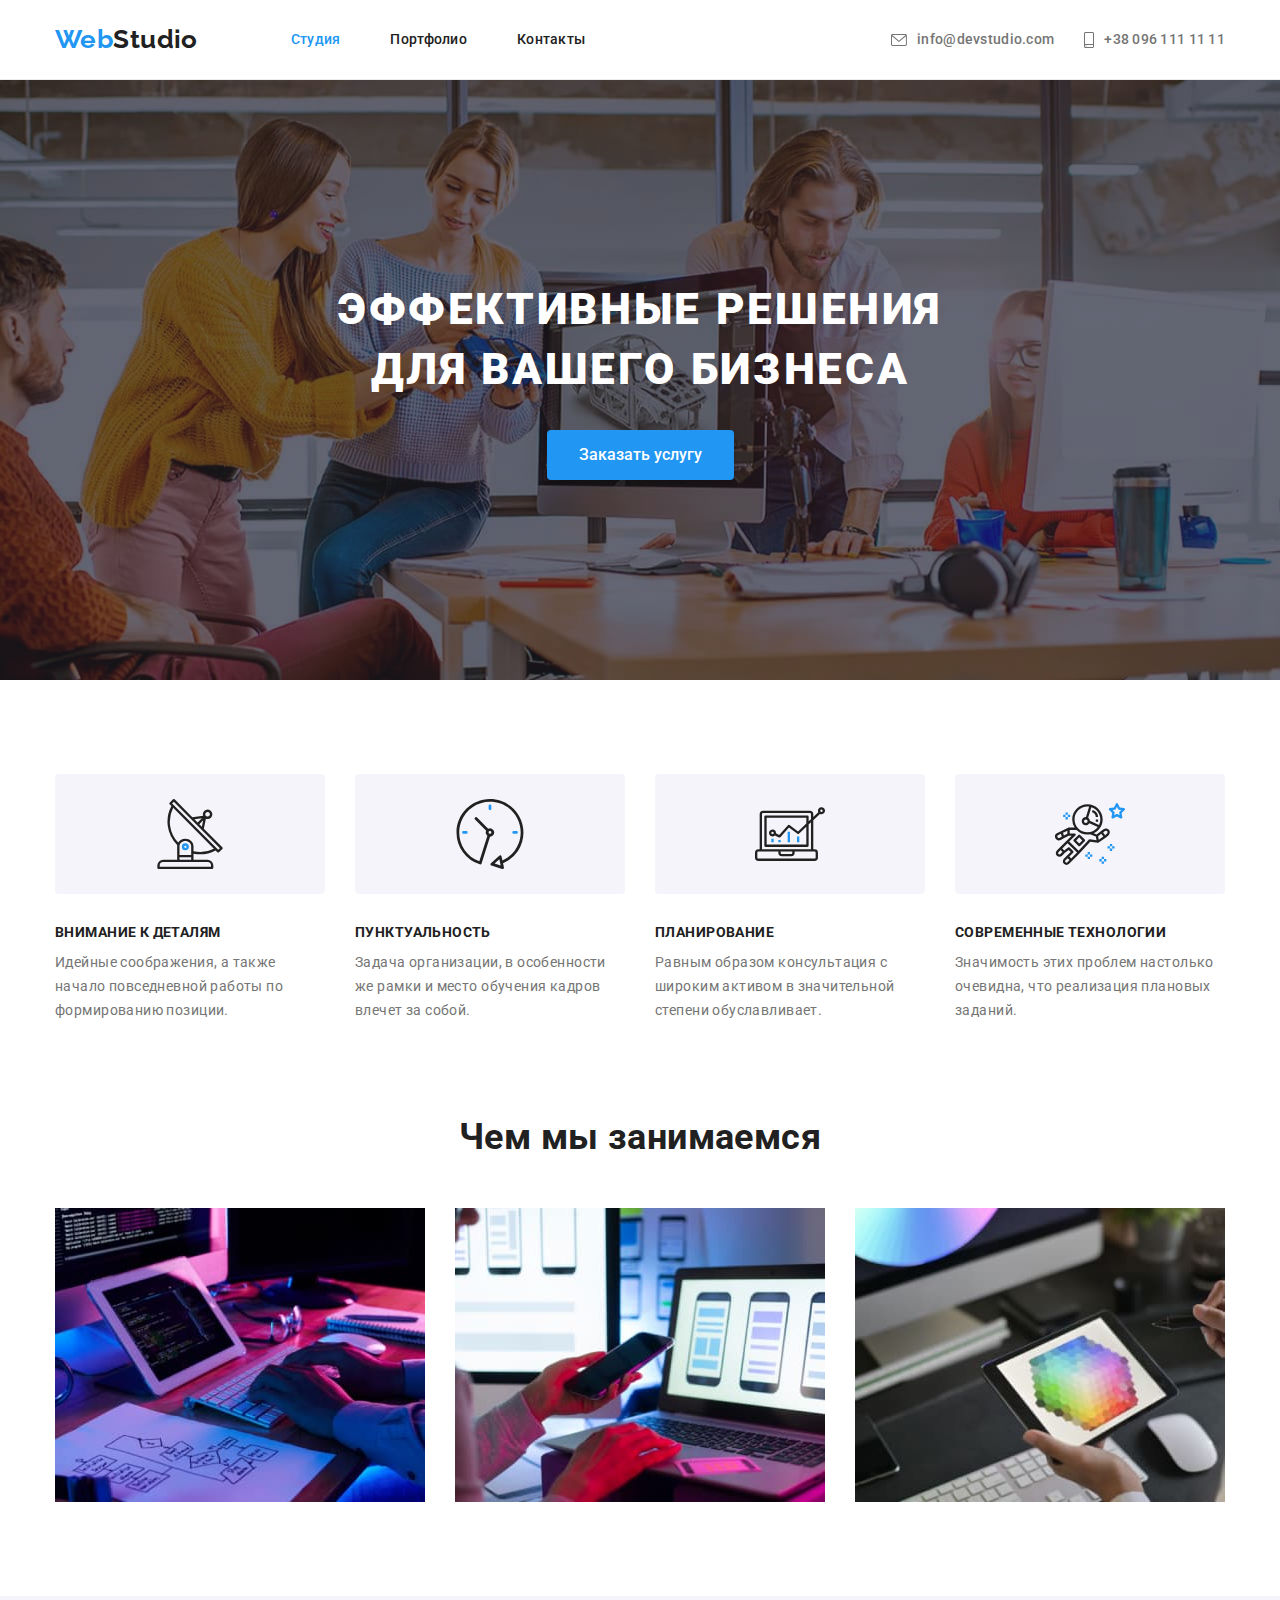
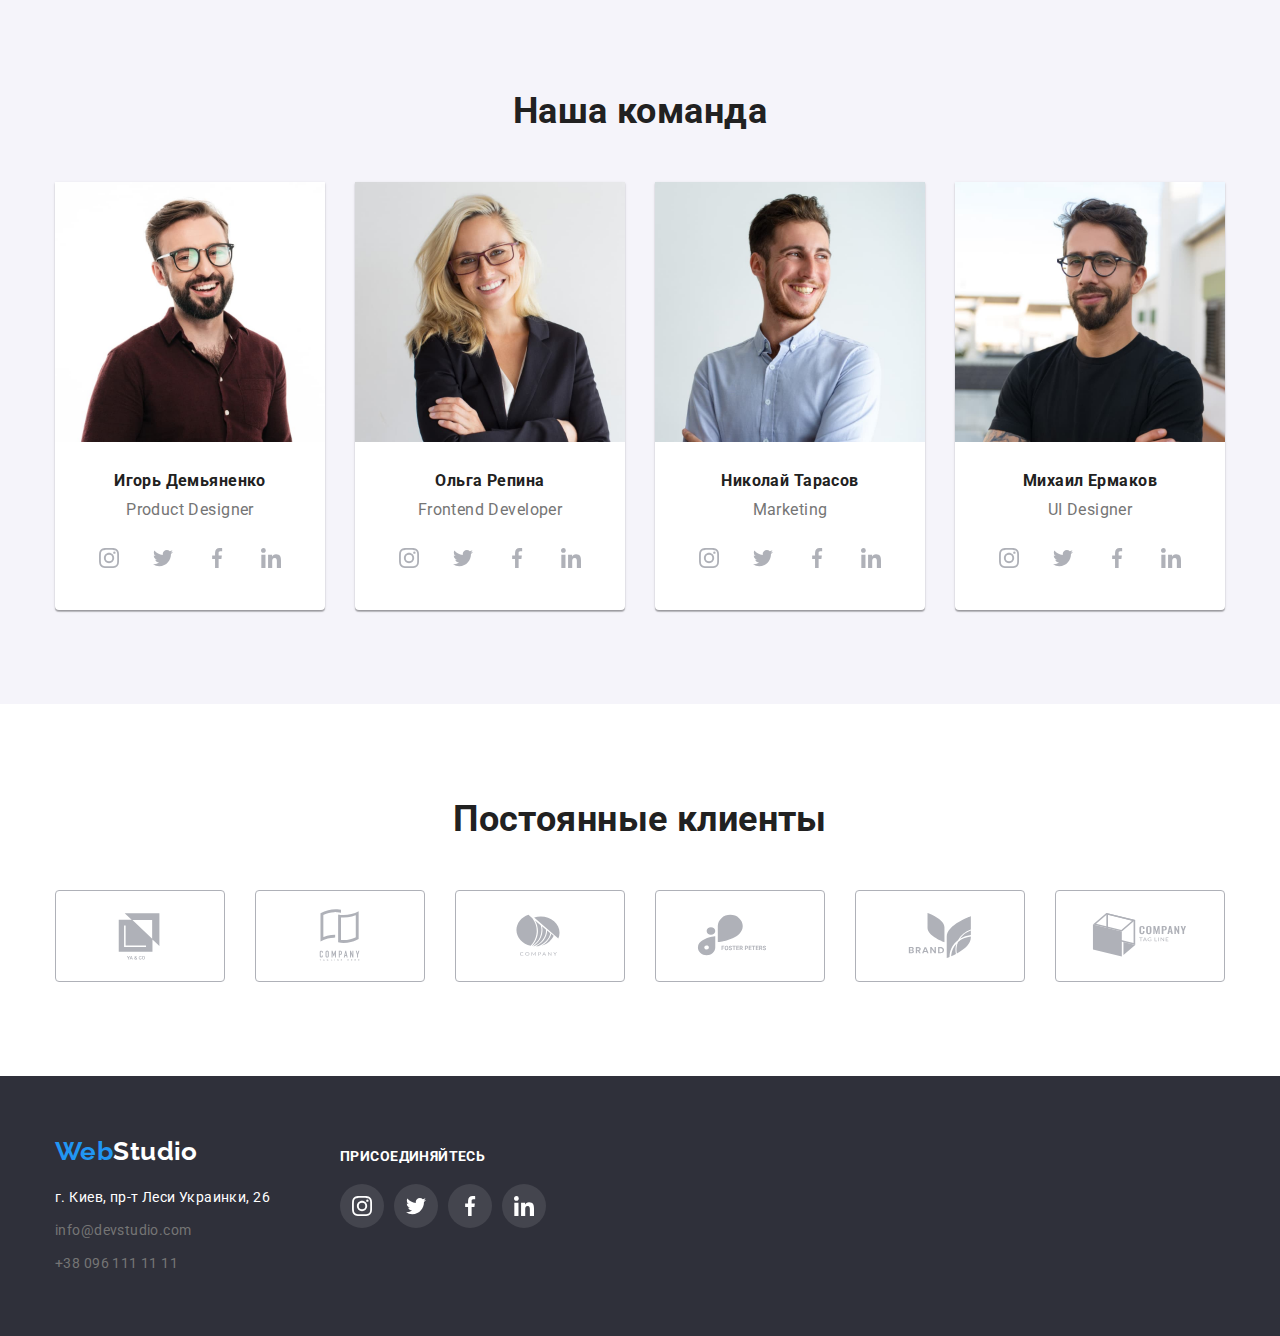
==== index.html @ 9f158223 "from hw04" ====
<!DOCTYPE html>
<html lang="ru">
<head>
    <meta charset="UTF-8">
    <meta http-equiv="X-UA-Compatible" content="IE=edge">
    <meta name="viewport" content="width=device-width, initial-scale=1.0">
    <title>Web Studio - Студия</title>
    <link rel="stylesheet" href="https://cdnjs.cloudflare.com/ajax/libs/modern-normalize/1.0.0/modern-normalize.min.css" />
    <link rel="preconnect" href="https://fonts.gstatic.com">
    <link href="https://fonts.googleapis.com/css2?family=Raleway:wght@700&family=Roboto:wght@400;500;700;900&display=swap"
        rel="stylesheet">
    <link rel="stylesheet" href="./css/styles.css">
</head>
<body>
    <header class="page-header flex align-center">
        <div class="container flex">
            <nav class="flex align-center"> <!--page-nav-->
                <a class="company-logo" href="./index.html"><span class="highlight">Web</span>Studio</a>
                <ul class="flex list navigation-list">
                    <li>
                        <a class="navigation-link highlight" href="./index.html">Студия</a>
                    </li>
                    <li>
                        <a class="navigation-link" href="./portfolio.html">Портфолио</a>
                    </li>
                    <li>
                        <a class="navigation-link" href="">Контакты</a>
                    </li>
                </ul>
            </nav>
            <a class="flex align-center header-contact-link" href="mailto:info@devstudio.com">
                <svg class="header-contact-icon" width="16" height="12">
                    <use href="./images/icons.svg#icon-envelope"></use>
                </svg>
                <span>info@devstudio.com</span>
            </a>
            <a class="flex align-center header-contact-link" href="tel:+380961111111">
                <svg class="header-contact-icon" width="10" height="16">
                    <use href="./images/icons.svg#icon-smartphone"></use>
                </svg>
                <span>+38 096 111 11 11</span>
            </a>
        </div>
    </header>
    <main>
        <section class="hero">
            <h1 class="motto">Эффективные решения для вашего бизнеса</h1>
            <button type="button" class="order-button">Заказать услугу</button>
        </section>
        <section class="qualities">
            <div class="container">
                <h2 class="visually-hidden">Сильные стороны</h2>
                <ul class="flex list space">  <!--qualities-list -->
                    <li class="quality">
                        <div class="quality-icon">
                            <svg width="70" height="70">
                                <use href="./images/icons.svg#icon-antenna"></use>
                            </svg>
                        </div>
                        <h3 class="quality-name">Внимание к деталям</h3>
                        <p class="quality-explanation">Идейные соображения, а также начало повседневной работы по формированию позиции.</p>
                    </li>
                    <li class="quality">
                        <div class="quality-icon">
                            <svg width="70" height="70">
                                <use href="./images/icons.svg#icon-clock"></use>
                            </svg>
                        </div>
                        <h3 class="quality-name">Пунктуальность</h3>
                        <p class="quality-explanation">Задача организации, в особенности же рамки и место обучения кадров влечет за собой.</p>
                    </li>
                    <li class="quality">
                        <div class="quality-icon">
                            <svg width="70" height="70">
                                <use href="./images/icons.svg#icon-diagram"></use>
                            </svg>
                        </div>
                        <h3 class="quality-name">Планирование</h3>
                        <p class="quality-explanation">Равным образом консультация с широким активом в значительной степени обуславливает.</p>
                    </li>
                    <li class="quality">
                        <div class="quality-icon">
                            <svg width="70" height="70">
                                <use href="./images/icons.svg#icon-astronaut"></use>
                            </svg>
                        </div>
                        <h3 class="quality-name">Современные технологии</h3>
                        <p class="quality-explanation">Значимость этих проблем настолько очевидна, что реализация плановых заданий.</p>
                    </li>
                </ul>
            </div>
        </section>
        <section class="std-section">
            <div class="container">
                <h2 class="std-title">Чем мы занимаемся</h2>
                <ul class="flex list space">    <!--what-we-do-list-->
                    <li class="what-we-do">
                        <img src="./images/what-we-do1.jpg"
                            alt="Программное обеспечение"
                            title="Программное обеспечение"
                            width=370>
                            <!--параметр title отвечает за текст, отображаемый
                                при наведении мышки на изображение-->
                    </li>
                    <li class="what-we-do">
                        <img src="./images/what-we-do2.jpg"
                            alt="Мобильные приложения"
                            title="Мобильные приложения"
                            width=370>
                    </li>
                    <li class="what-we-do">
                        <img src="./images/what-we-do3.jpg"
                            alt="Веб-дизайн"
                            title="Веб-дизайн"
                            width=370>
                    </li>
                </ul>
            </div>
        </section>
        <section class="team">
            <div class="container">
                <h2 class="std-title">Наша команда</h2>
                <ul class="flex list space">  <!--team-list-->
                    <li class="team-member">
                        <img src="./images/person1.jpg" alt="Игорь Демьяненко" width=270>
                        <h3 class="team-member-name">Игорь Демьяненко</h3>
                        <p class="team-member-job">Product Designer</p>
                        <ul class="flex list social-link-list">
                            <li>
                                <a href="" class="social-link">
                                    <svg class="social-link-icon">
                                        <use href="./images/icons.svg#icon-instagram"></use>
                                    </svg>
                                </a>
                            </li>
                            <li>
                                <a href="" class="social-link">
                                    <svg class="social-link-icon">
                                        <use href="./images/icons.svg#icon-twitter"></use>
                                    </svg>
                                </a>
                            </li>
                            <li>
                                <a href="" class="social-link">
                                    <svg class="social-link-icon">
                                        <use href="./images/icons.svg#icon-facebook"></use>
                                    </svg>
                                </a>
                            </li>
                            <li>
                                <a href="" class="social-link">
                                    <svg class="social-link-icon">
                                        <use href="./images/icons.svg#icon-linkedin"></use>
                                    </svg>
                                </a>
                            </li>
                        </ul>
                    </li>
                    <li class="team-member">
                        <img src="./images/person2.jpg" alt="Ольга Репина" width=270>
                        <h3 class="team-member-name">Ольга Репина</h3>
                        <p class="team-member-job">Frontend Developer</p>
                        <ul class="flex list social-link-list">
                            <li>
                                <a href="" class="social-link">
                                    <svg class="social-link-icon">
                                        <use href="./images/icons.svg#icon-instagram"></use>
                                    </svg>
                                </a>
                            </li>
                            <li>
                                <a href="" class="social-link">
                                    <svg class="social-link-icon">
                                        <use href="./images/icons.svg#icon-twitter"></use>
                                    </svg>
                                </a>
                            </li>
                            <li>
                                <a href="" class="social-link">
                                    <svg class="social-link-icon">
                                        <use href="./images/icons.svg#icon-facebook"></use>
                                    </svg>
                                </a>
                            </li>
                            <li>
                                <a href="" class="social-link">
                                    <svg class="social-link-icon">
                                        <use href="./images/icons.svg#icon-linkedin"></use>
                                    </svg>
                                </a>
                            </li>
                        </ul>
                    </li>
                    <li class="team-member">
                        <img src="./images/person3.jpg" alt="Николай Тарасов" width=270>
                        <h3 class="team-member-name">Николай Тарасов</h3>
                        <p class="team-member-job">Marketing</p>
                        <ul class="flex list social-link-list">
                            <li>
                                <a href="" class="social-link">
                                    <svg class="social-link-icon">
                                        <use href="./images/icons.svg#icon-instagram"></use>
                                    </svg>
                                </a>
                            </li>
                            <li>
                                <a href="" class="social-link">
                                    <svg class="social-link-icon">
                                        <use href="./images/icons.svg#icon-twitter"></use>
                                    </svg>
                                </a>
                            </li>
                            <li>
                                <a href="" class="social-link">
                                    <svg class="social-link-icon">
                                        <use href="./images/icons.svg#icon-facebook"></use>
                                    </svg>
                                </a>
                            </li>
                            <li>
                                <a href="" class="social-link">
                                    <svg class="social-link-icon">
                                        <use href="./images/icons.svg#icon-linkedin"></use>
                                    </svg>
                                </a>
                            </li>
                        </ul>
                    </li>
                    <li class="team-member">
                        <img src="./images/person4.jpg" alt="Михаил Ермаков" width=270>
                        <h3 class="team-member-name">Михаил Ермаков</h3>
                        <p class="team-member-job">UI Designer</p>
                        <ul class="flex list social-link-list">
                            <li>
                                <a href="" class="social-link">
                                    <svg class="social-link-icon">
                                        <use href="./images/icons.svg#icon-instagram"></use>
                                    </svg>
                                </a>
                            </li>
                            <li>
                                <a href="" class="social-link">
                                    <svg class="social-link-icon">
                                        <use href="./images/icons.svg#icon-twitter"></use>
                                    </svg>
                                </a>
                            </li>
                            <li>
                                <a href="" class="social-link">
                                    <svg class="social-link-icon">
                                        <use href="./images/icons.svg#icon-facebook"></use>
                                    </svg>
                                </a>
                            </li>
                            <li>
                                <a href="" class="social-link">
                                    <svg class="social-link-icon">
                                        <use href="./images/icons.svg#icon-linkedin"></use>
                                    </svg>
                                </a>
                            </li>
                        </ul>
                    </li>
                </ul>
            </div>
        </section>
        <section class="std-section">
            <div class="container">
                <h2 class="std-title">Постоянные клиенты</h2>
                <ul class="flex list space">
                    <li>
                        <a class="client-link" href="">
                            <svg class="client-icon">
                                <use href="./images/icons.svg#icon-Logo1"></use>
                            </svg>
                        </a>
                    </li>
                    <li>
                        <a class="client-link" href="">
                            <svg class="client-icon">
                                <use href="./images/icons.svg#icon-Logo2"></use>
                            </svg>
                        </a>
                    </li>
                    <li>
                        <a class="client-link" href="">
                            <svg class="client-icon">
                                <use href="./images/icons.svg#icon-Logo3"></use>
                            </svg>
                        </a>
                    </li>
                    <li>
                        <a class="client-link" href="">
                            <svg class="client-icon">
                                <use href="./images/icons.svg#icon-Logo4"></use>
                            </svg>
                        </a>
                    </li>
                    <li>
                        <a class="client-link" href="">
                            <svg class="client-icon">
                                <use href="./images/icons.svg#icon-Logo5"></use>
                            </svg>
                        </a>
                    </li>
                    <li>
                        <a class="client-link" href="">
                            <svg class="client-icon">
                                <use href="./images/icons.svg#icon-Logo6"></use>
                            </svg>
                        </a>
                    </li>
                </ul>
            </div>
        </section>
    </main>
    <footer class="page-footer">
        <div class="container flex">
            <div>
                <a class="company-logo" href="./index.html"><span class="highlight">Web</span>Studio</a>
                <address class="footer-address">
                    <p class="footer-contact">г. Киев, пр-т Леси Украинки, 26</p>
                    <p class="footer-contact">
                        <a class="footer-contact-link" href="mailto:info@devstudio.com">info@devstudio.com</a>
                    </p>
                    <p class="footer-contact">
                        <a class="footer-contact-link" href="tel:+380961111111">+38 096 111 11 11</a>
                    </p>
                </address>
            </div>
            <div class="footer-right">
                <h2 class="join-us">Присоединяйтесь</h2>
                <ul class="flex list social-link-list">
                    <li>
                        <a href="" class="social-link link-in-footer">
                            <svg class="social-link-icon">
                                <use href="./images/icons.svg#icon-instagram"></use>
                            </svg>
                        </a>
                    </li>
                    <li>
                        <a href="" class="social-link link-in-footer">
                            <svg class="social-link-icon">
                                <use href="./images/icons.svg#icon-twitter"></use>
                            </svg>
                        </a>
                    </li>
                    <li>
                        <a href="" class="social-link link-in-footer">
                            <svg class="social-link-icon">
                                <use href="./images/icons.svg#icon-facebook"></use>
                            </svg>
                        </a>
                    </li>
                    <li>
                        <a href="" class="social-link link-in-footer">
                            <svg class="social-link-icon">
                                <use href="./images/icons.svg#icon-linkedin"></use>
                            </svg>
                        </a>
                    </li>
                </ul>
            </div>
        </div>
    </footer>
</body>
</html>
---- css/styles.css ----
:root {
  --main-color: #212121;
  --secondary-color: #757575;
  --highlight-color: #2196f3;
  --background-light: #ffffff;
  --background-medium: #f5f4fa;
  --background-dark: #2f303a;
  --svg-link-color: #afb1b8;
}

h1,
h2,
h3,
h4,
h5,
h6,
p {
  margin-top: 0;
  margin-bottom: 0;
}

img {
  display: block;
}

a {
  text-decoration: none;
}

.visually-hidden {
  position: absolute !important;
  clip: rect(1px 1px 1px 1px);
  clip: rect(1px, 1px, 1px, 1px);
  padding: 0 !important;
  border: 0 !important;
  height: 1px !important;
  width: 1px !important;
  overflow: hidden;
}

body {
  font-family: "Roboto", sans-serif;
  font-size: 14px;
  line-height: 1.172;
  letter-spacing: 0.03em;
  color: var(--main-color);
  background: #e5e5e5;
}

.container {
  width: 1200px;
  margin-left: auto;
  margin-right: auto;
  padding-left: 15px;
  padding-right: 15px;
}

.flex {
  display: flex;
}

.align-center {
  align-items: center;
}

.wrappable {
  flex-wrap: wrap;
}

.space {
  justify-content: space-between;
}

.list {
  list-style: none;
  padding-left: 0;
  margin-top: 0;
  margin-bottom: 0;
}

.page-header {
  background-color: var(--background-light);
  height: 80px;
  border: 1px #ececec;
  border-style: none none solid none;
}

.company-logo {
  display: block;
  font-family: "Raleway", sans-serif;
  font-weight: 700;
  font-size: 26px;
  color: var(--main-color);
}

.navigation-list {
  margin-left: 93px;
}

.navigation-list > li + li {
  margin-left: 50px;
}

.navigation-link {
  font-weight: 500;
  letter-spacing: 0.02em;
  color: var(--main-color);
}

.header-contact-icon {
  display: block;
  margin-right: 10px;
  fill: currentColor;
}

.header-contact-link {
  font-weight: 500;
  letter-spacing: 0.02em;
  color: var(--secondary-color);
  margin-left: auto;
}

.header-contact-link + .header-contact-link {
  margin-left: 30px;
}

/* Класс highlight работает только, если описан ниже классов, к которым применяется. 
   Как бы его хитрее решить-то? */
.highlight,
.navigation-link:hover,
.navigation-link:focus,
.header-contact-link:hover,
.header-contact-link:focus,
.footer-contact-link:hover,
.footer-contact-link:focus {
  color: var(--highlight-color);
}

.hero {
  background-image: linear-gradient(
      rgba(47, 48, 58, 0.4),
      rgba(47, 48, 58, 0.4)
    ),
    url("../images/background.jpg");
  background-position-x: center;
  background-repeat: no-repeat;
  background-size: cover;
  background-color: #c4c4c4; /*var(--background-dark); */
  text-align: center;
  padding-top: 200px;
  padding-bottom: 200px;
  max-width: 1600px;
  margin-left: auto;
  margin-right: auto;
}

.motto {
  font-size: 44px;
  font-weight: 900;
  color: var(--background-light);
  line-height: 1.36em;
  letter-spacing: 0.06em;
  text-transform: uppercase;
  margin-left: auto;
  margin-right: auto;
  margin-bottom: 30px;
  max-width: 696px;
}

.order-button,
.filter-button {
  font-family: "Roboto", sans-serif;
  font-weight: 500;
  font-size: 16px;
  border: none;
  border-radius: 4px;
}

.order-button {
  line-height: 1.875em;
  padding: 10px 32px;
  box-shadow: 0px 4px 4px rgba(0, 0, 0, 0.15);
}

.filter-button {
  line-height: 1.625em;
  padding: 6px 22px;
}

.order-button,
.filter-button:hover,
.filter-button:focus {
  color: var(--background-light);
  background-color: var(--highlight-color);
}

.order-button:hover,
.order-button:focus,
.filter-button {
  color: var(--main-color);
  background-color: var(--background-medium);
}

.filter-button:hover,
.filter-button:focus {
  box-shadow: 0px 3px 1px rgba(0, 0, 0, 0.1), 0px 1px 2px rgba(0, 0, 0, 0.08),
    0px 2px 2px rgba(0, 0, 0, 0.12);
}

.qualities {
  background-color: var(--background-light);
  padding-top: 94px;
}

.quality {
  width: 270px;
}

.quality-icon {
  /* padding-top: 25px;
  padding-bottom: 25px; */
  display: flex;
  align-items: center;
  justify-content: center;
  height: 120px;
  margin-bottom: 30px;
  background-color: var(--background-medium);
  border-radius: 4px;
  text-align: center;
}

.quality-name {
  font-size: 14px;
  font-weight: 700;
  line-height: 1.167;
  text-transform: uppercase;
  margin-bottom: 10px;
}

.quality-explanation {
  color: var(--secondary-color);
  line-height: 1.714em;
}

.std-section {
  background-color: var(--background-light);
  padding-top: 94px;
  padding-bottom: 94px;
}

.std-title {
  font-size: 36px;
  line-height: 1.167;
  text-align: center;
  margin: 0 0 50px 0;
}

/* ======= OUR TEAM ====== */

.team {
  background-color: var(--background-medium);
  padding-top: 94px;
  padding-bottom: 94px;
}

.team-member {
  background-color: var(--background-light);
  padding-bottom: 30px;
  box-shadow: 0px 1px 3px rgba(0, 0, 0, 0.12), 0px 1px 1px rgba(0, 0, 0, 0.14),
    0px 2px 1px rgba(0, 0, 0, 0.2);
  border-radius: 0px 0px 4px 4px;
  text-align: center;
}

.team-member-name {
  font-size: 16px;
  margin-top: 30px;
}

.team-member-job {
  font-size: 16px;
  color: var(--secondary-color);
  margin-top: 10px;
  margin-bottom: 16px;
  /* padding: 0 0 30px; */
}

.social-link-list {
  justify-content: center;
}

.social-link-list > li + li {
  margin-left: 10px;
}

.social-link {
  display: block;
  padding: 12px;
  border-radius: 50%;
  fill: var(--svg-link-color);
}

.social-link:hover,
.social-link:focus {
  background-color: var(--highlight-color);
  fill: var(--background-light);
}

.social-link-icon {
  display: block;
  width: 20px;
  height: 20px;
}

/* ====== CLIENTS ====== */

.client-link {
  display: flex;
  align-items: center;
  justify-content: center;
  width: 170px;
  height: 92px;
  /* padding: 16px 32px; */
  border: 1px solid var(--svg-link-color);
  border-radius: 4px;
  fill: var(--svg-link-color);
}

.client-link:hover,
.client-link:focus {
  border-color: var(--highlight-color);
  fill: var(--highlight-color);
}

.client-icon {
  width: 106px;
  height: 60px;
}

/* ====== PORTFOLIO ====== */

.filter-list {
  justify-content: center;
  margin-bottom: 20px;
}

.filter {
  display: block;
  margin: 0;
}

.filter + .filter {
  margin-left: 8px;
}

.portfolio-link {
  display: block;
}

.portfolio-link:hover,
.portfolio-link:focus {
  box-shadow: 0px 1px 1px rgba(0, 0, 0, 0.12), 0px 4px 4px rgba(0, 0, 0, 0.06),
    1px 4px 6px rgba(0, 0, 0, 0.16);
}

.portfolio-element {
  margin-top: 30px;
}

.portfolio-element:not(:nth-child(3n)) {
  margin-right: 30px;
}

.portfolio-element > a {
  color: unset;
}

.portfolio-element-text {
  padding: 20px 24px;
  border: 1px solid #eeeeee;
  border-top: none;
}

.portfolio-element-title {
  font-size: 18px;
  line-height: 2em;
  letter-spacing: 0.06em;
  margin-bottom: 4px;
}

.portfolio-element-description {
  font-size: 16px;
  line-height: 1.875em;
  color: var(--secondary-color);
}

.page-footer {
  background-color: var(--background-dark);
  padding-top: 60px;
  padding-bottom: 60px;
}

.page-footer .company-logo {
  color: var(--background-light);
  margin-bottom: 20px;
}

.footer-address {
  font-style: normal;
}

.footer-contact {
  color: var(--background-light);
  margin-top: 9px;
  line-height: 1.714;
}

.footer-contact-link {
  color: var(--secondary-color);
}

.join-us {
  color: var(--background-light);
  font-size: 14px;
  font-weight: 700;
  line-height: 1.17;
  text-transform: uppercase;
  margin-top: 12px;
  margin-bottom: 20px;
}

.footer-right {
  margin-left: 70px;
}

.link-in-footer {
  background: rgba(255, 255, 255, 0.1);
  fill: var(--background-light);
}
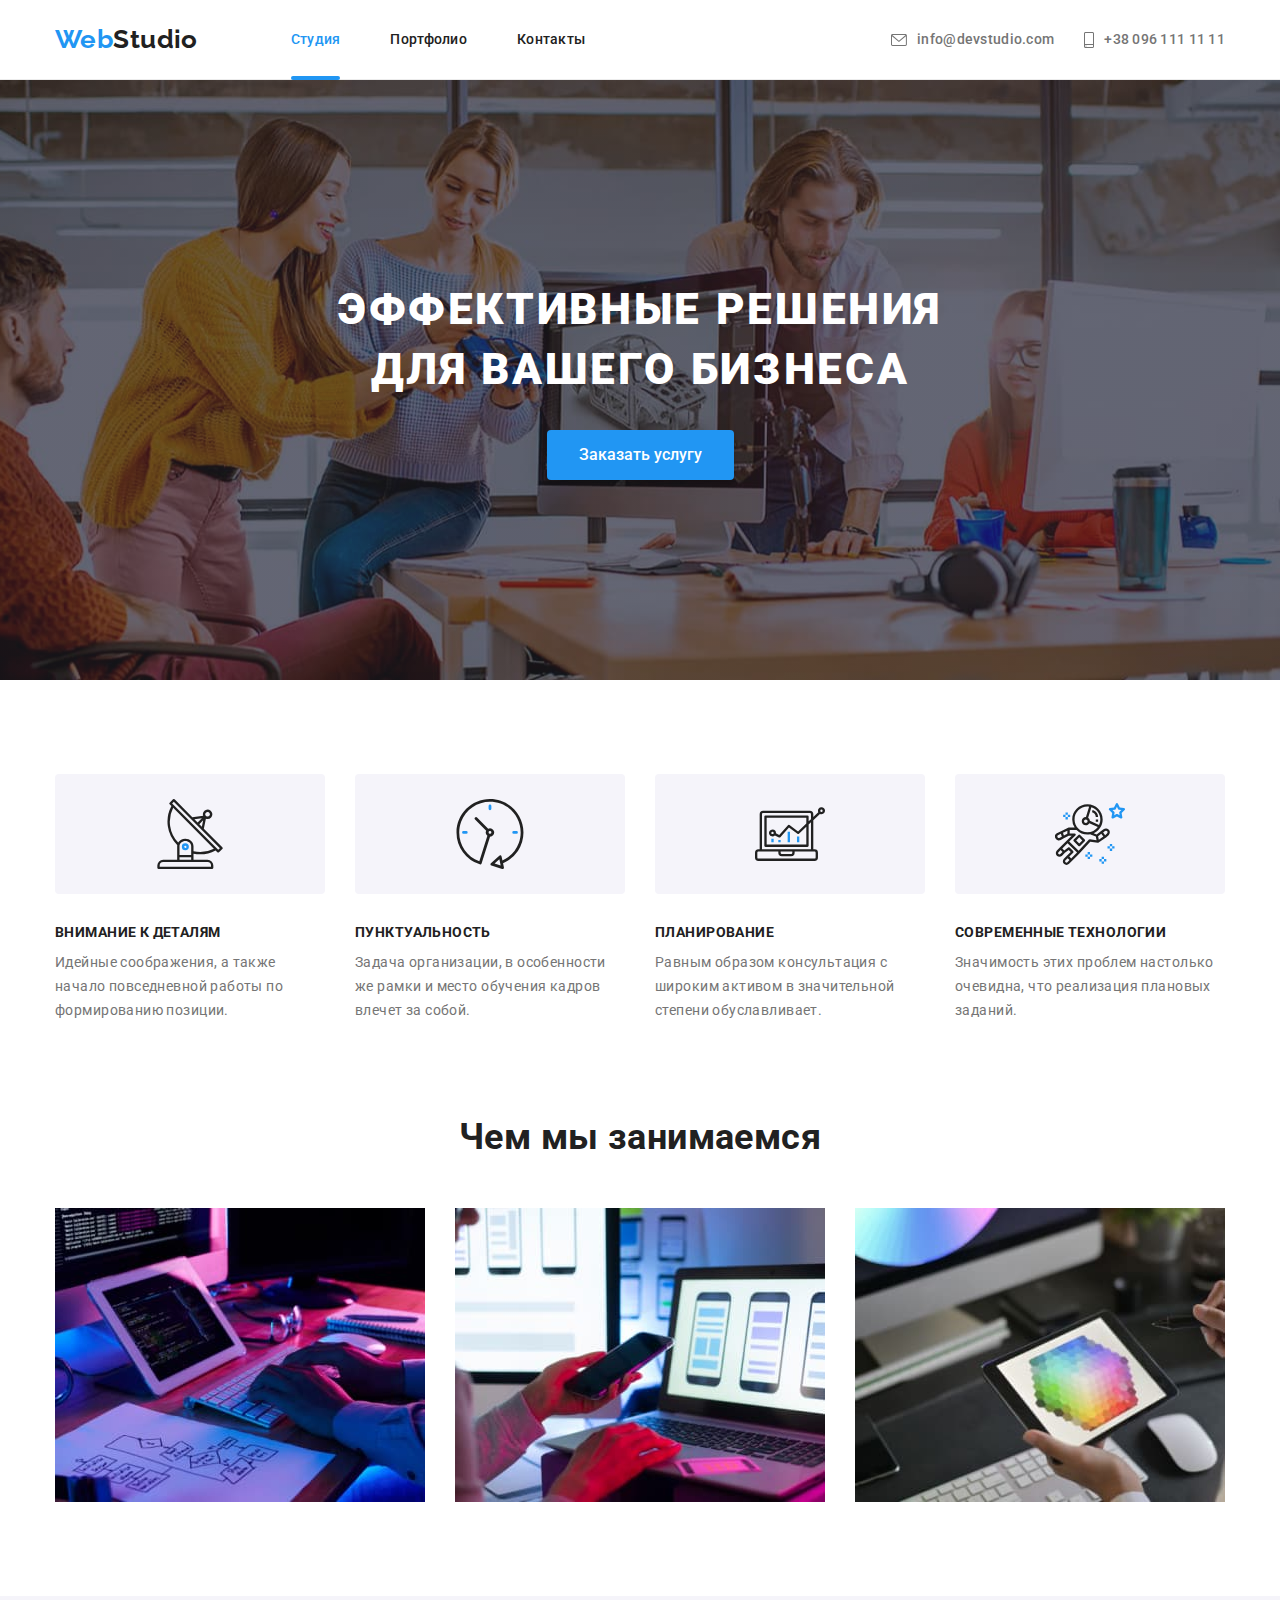
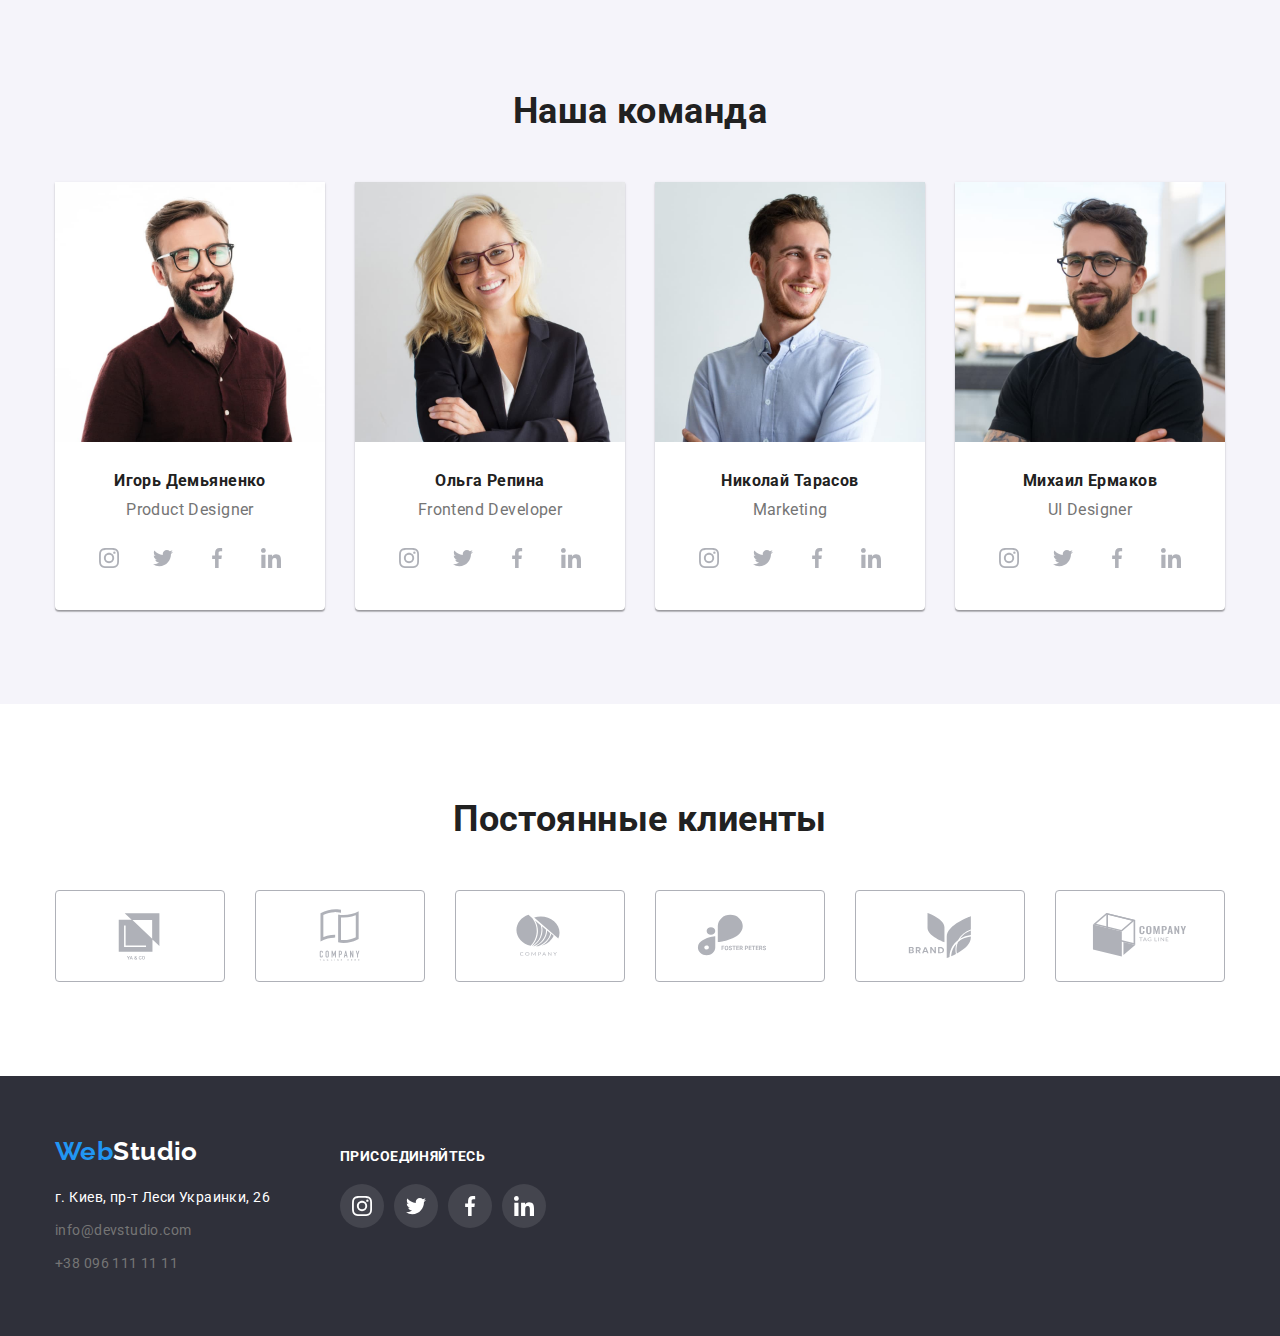
==== commit ae67e190: "added bottom line for current page though I don't like it" ====
--- a/index.html
+++ b/index.html
@@ -18,7 +18,7 @@
                 <a class="company-logo" href="./index.html"><span class="highlight">Web</span>Studio</a>
                 <ul class="flex list navigation-list">
                     <li>
-                        <a class="navigation-link highlight" href="./index.html">Студия</a>
+                        <a class="navigation-link current" href="./index.html">Студия</a>
                     </li>
                     <li>
                         <a class="navigation-link" href="./portfolio.html">Портфолио</a>
--- a/css/styles.css
+++ b/css/styles.css
@@ -79,6 +79,7 @@
 }
 
 .page-header {
+  /* position: relative; */
   background-color: var(--background-light);
   height: 80px;
   border: 1px #ececec;
@@ -105,6 +106,23 @@
   font-weight: 500;
   letter-spacing: 0.02em;
   color: var(--main-color);
+}
+
+.current {
+  position: relative;
+  color: var(--highlight-color);
+  display: block;
+}
+
+.current::after {
+  position: absolute;
+  bottom: -32px;
+  display: block;
+  content: "";
+  background-color: var(--highlight-color);
+  width: 100%;
+  height: 4px;
+  border-radius: 2px;
 }
 
 .header-contact-icon {
@@ -126,6 +144,7 @@
 
 /* Класс highlight работает только, если описан ниже классов, к которым применяется. 
    Как бы его хитрее решить-то? */
+.current,
 .highlight,
 .navigation-link:hover,
 .navigation-link:focus,
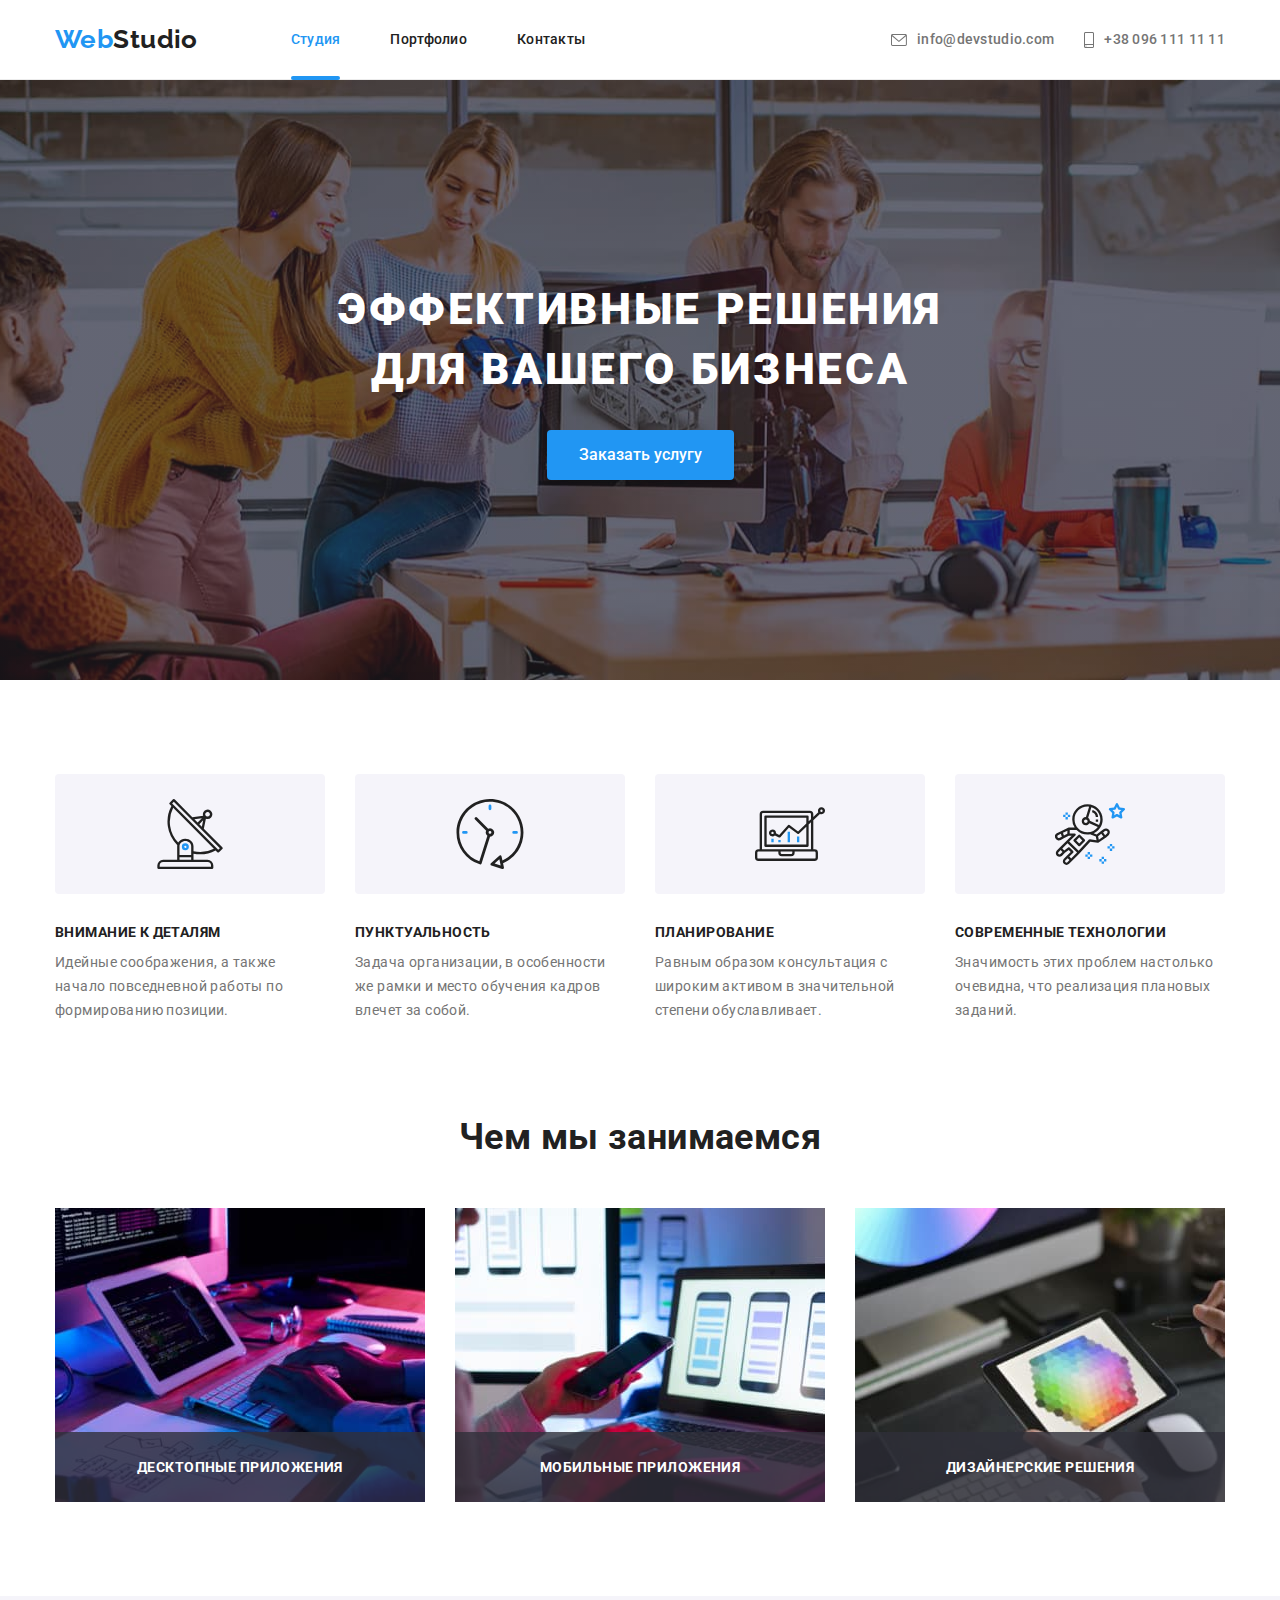
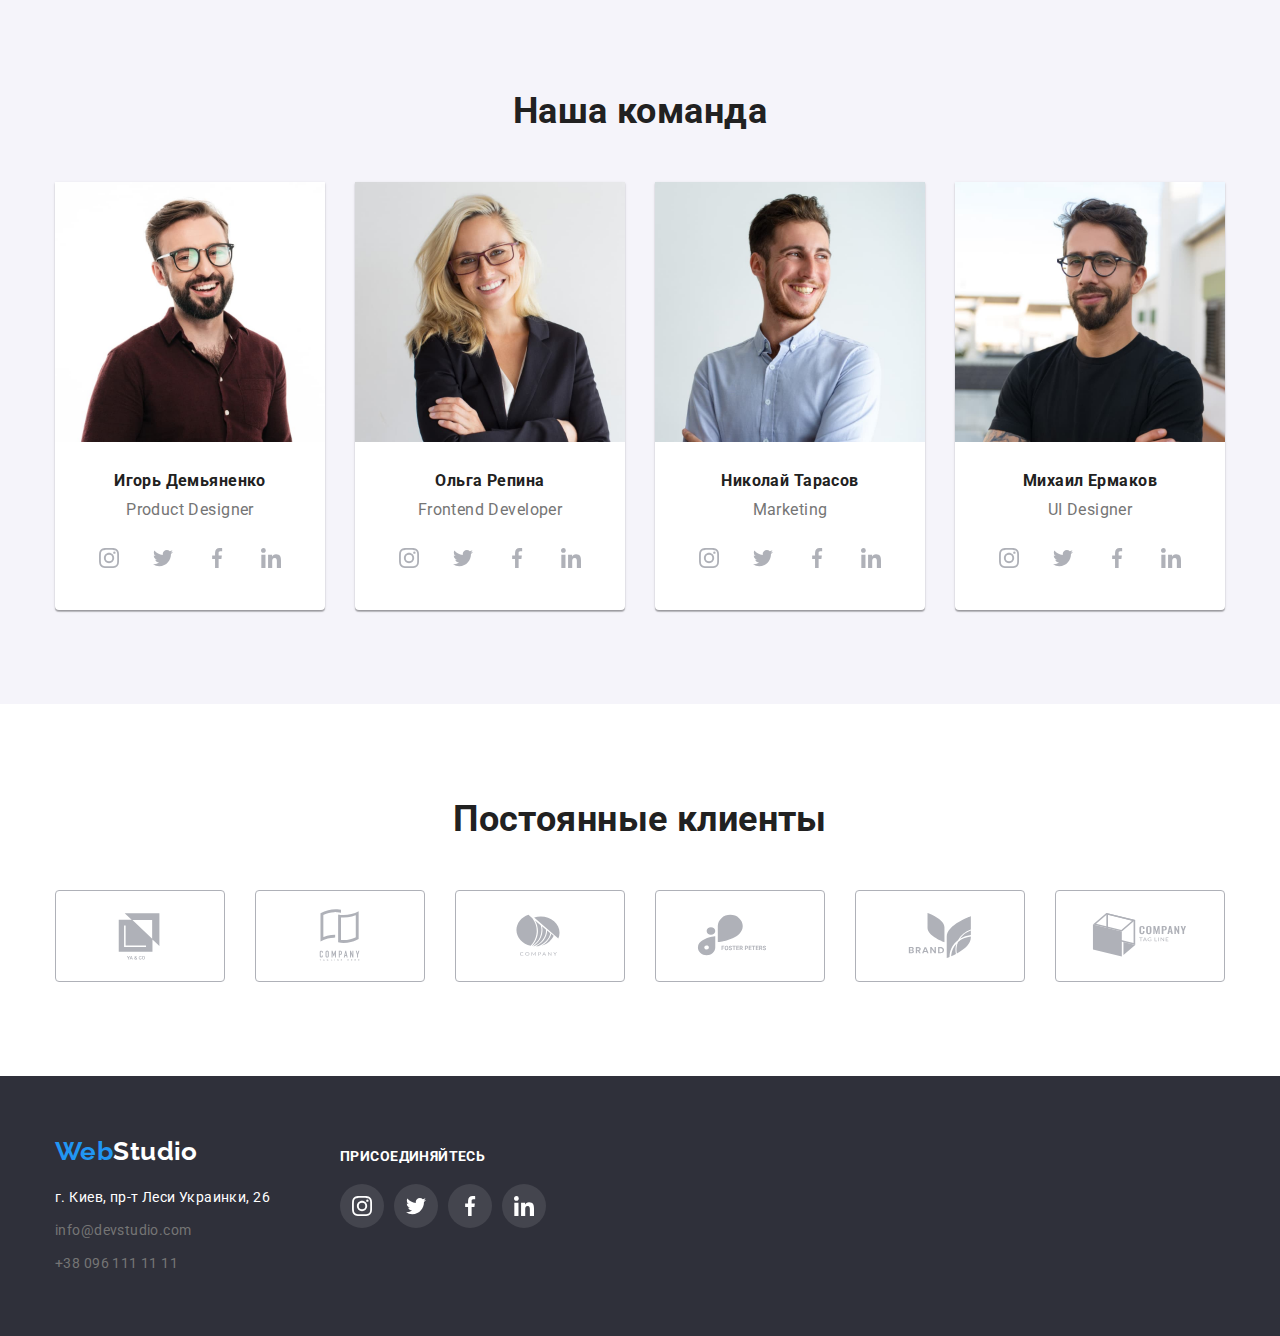
==== commit 1c451ccb: "added text in what-we-do" ====
--- a/index.html
+++ b/index.html
@@ -96,23 +96,21 @@
                 <ul class="flex list space">    <!--what-we-do-list-->
                     <li class="what-we-do">
                         <img src="./images/what-we-do1.jpg"
-                            alt="Программное обеспечение"
-                            title="Программное обеспечение"
+                            alt="Десктопные приложения"
                             width=370>
-                            <!--параметр title отвечает за текст, отображаемый
-                                при наведении мышки на изображение-->
+                        <h3 class="what-we-do-text">Десктопные приложения</h3>
                     </li>
                     <li class="what-we-do">
                         <img src="./images/what-we-do2.jpg"
                             alt="Мобильные приложения"
-                            title="Мобильные приложения"
                             width=370>
+                        <h3 class="what-we-do-text">Мобильные приложения</h3>
                     </li>
                     <li class="what-we-do">
                         <img src="./images/what-we-do3.jpg"
-                            alt="Веб-дизайн"
-                            title="Веб-дизайн"
+                            alt="Дизайнерские решения"
                             width=370>
+                        <h3 class="what-we-do-text">Дизайнерские решения</h3>
                     </li>
                 </ul>
             </div>
--- a/css/styles.css
+++ b/css/styles.css
@@ -6,6 +6,9 @@
   --background-medium: #f5f4fa;
   --background-dark: #2f303a;
   --svg-link-color: #afb1b8;
+
+  /* --trans-dur: 250ms;
+  --trans-tim-func: cubic-bezier(0.4, 0, 0.2, 1); */
 }
 
 h1,
@@ -144,8 +147,10 @@
 
 /* Класс highlight работает только, если описан ниже классов, к которым применяется. 
    Как бы его хитрее решить-то? */
-.current,
-.highlight,
+.highlight {
+  color: var(--highlight-color);
+}
+
 .navigation-link:hover,
 .navigation-link:focus,
 .header-contact-link:hover,
@@ -274,6 +279,28 @@
   margin: 0 0 50px 0;
 }
 
+.what-we-do {
+  position: relative;
+}
+
+.what-we-do-text {
+  position: absolute;
+  bottom: 0;
+  left: 0;
+  right: 0;
+  height: 70px;
+  display: flex;
+  justify-content: center;
+  align-items: center;
+  font-size: 14px;
+  line-height: 1.143;
+  text-align: center;
+  letter-spacing: 0.03em;
+  color: var(--background-light);
+  background-color: rgba(47, 48, 58, 0.8);
+  text-transform: uppercase;
+}
+
 /* ======= OUR TEAM ====== */
 
 .team {
@@ -456,3 +483,42 @@
   background: rgba(255, 255, 255, 0.1);
   fill: var(--background-light);
 }
+
+/* ====== ANIMATION ====== */
+.navigation-link,
+.header-contact-link,
+.footer-contact-link,
+.order-button,
+.filter-button,
+.social-link,
+.client-link,
+.portfolio-link {
+  transition-property: color;
+  transition-duration: 250ms;
+  transition-timing-function: cubic-bezier(0.4, 0, 0.2, 1);
+}
+
+.navigation-link,
+.header-contact-link,
+.footer-contact-link {
+  transition-property: color;
+}
+
+.order-button {
+  transition-property: color, background-color;
+}
+
+.filter-button {
+  transition-property: color, background-color, box-shadow;
+}
+
+.social-link {
+  transition-property: background-color, fill;
+}
+.client-link {
+  transition-property: border-color, fill;
+}
+
+.portfolio-link {
+  transition-property: box-shadow;
+}
